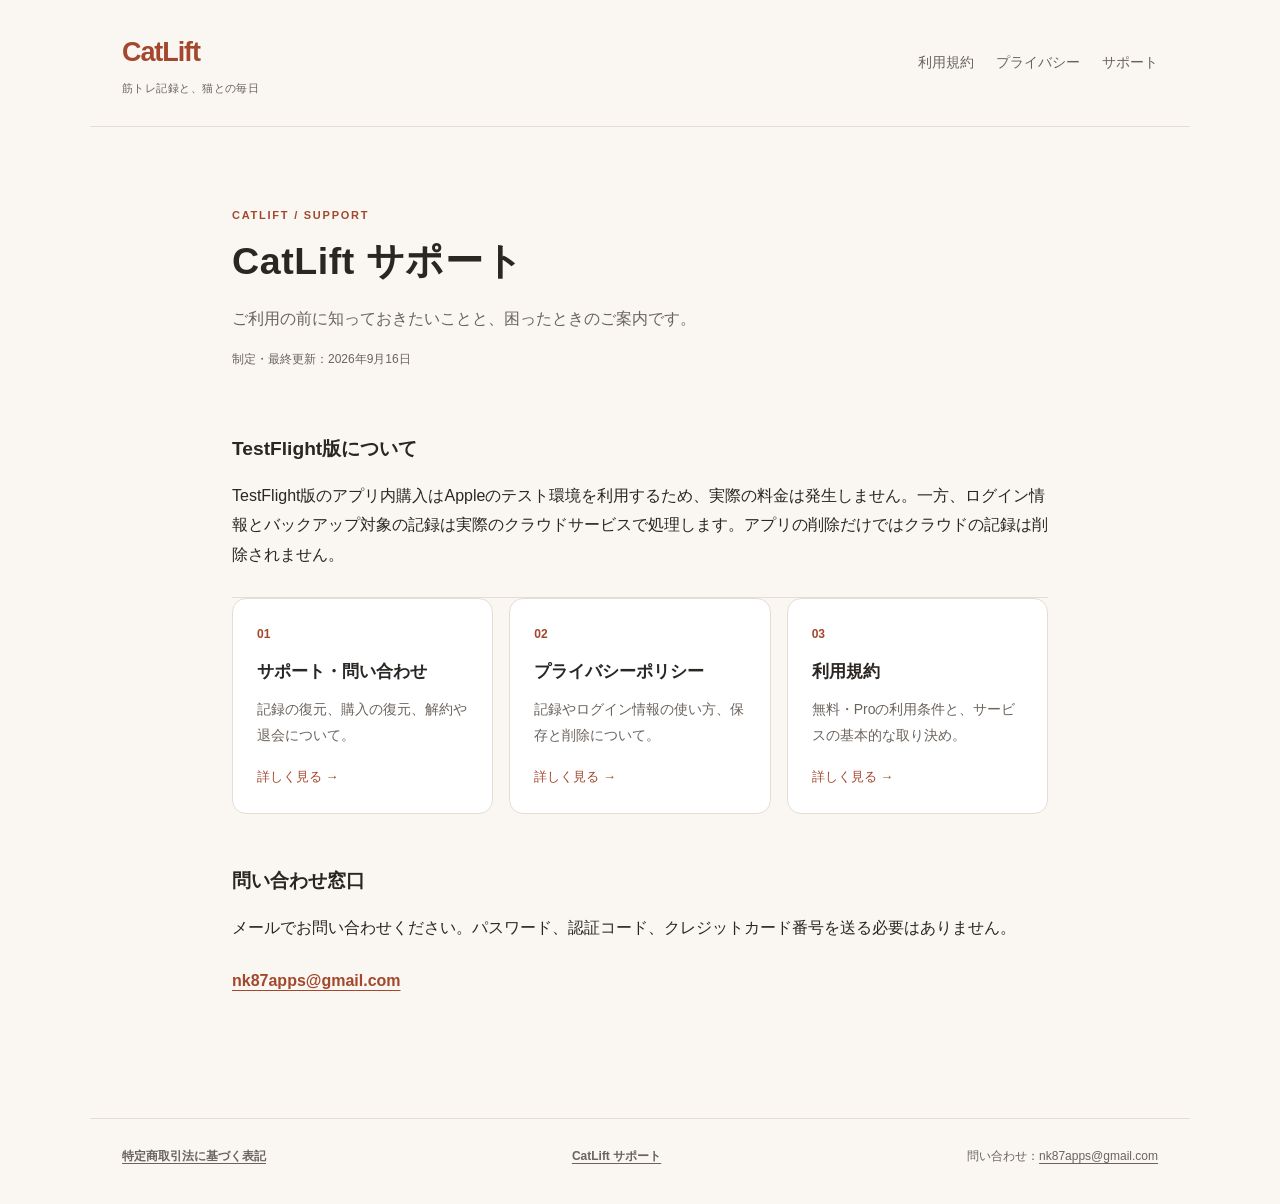
==== index.html @ 10f27195 "docs: publish CatLift legal and support pages" ====
<!doctype html>
<html lang="ja">
<head>
<meta charset="utf-8">
<meta name="viewport" content="width=device-width, initial-scale=1">
<meta name="robots" content="noindex, follow">
<meta name="description" content="ご利用の前に知っておきたいことと、困ったときのご案内です。">
<title>CatLift サポート | CatLift</title>
<link rel="stylesheet" href="./styles.css">
</head>
<body>
<a class="skip" href="#main">本文へ移動</a>
<header class="site-header"><a class="brand" href="./">CatLift<span>筋トレ記録と、猫との毎日</span></a><nav aria-label="文書"><a href="./terms/">利用規約</a><a href="./privacy/">プライバシー</a><a href="./support/">サポート</a></nav></header>
<main id="main">
<div class="intro"><p class="eyebrow">CATLIFT / SUPPORT</p><h1>CatLift サポート</h1><p class="lead">ご利用の前に知っておきたいことと、困ったときのご案内です。</p><p class="meta">制定・最終更新：2026年9月16日</p></div>

<section><h2>TestFlight版について</h2><p>TestFlight版のアプリ内購入はAppleのテスト環境を利用するため、実際の料金は発生しません。一方、ログイン情報とバックアップ対象の記録は実際のクラウドサービスで処理します。アプリの削除だけではクラウドの記録は削除されません。</p></section>

<div class="cards">
<a class="card" href="support/"><span class="card-number">01</span><h2>サポート・問い合わせ</h2><p>記録の復元、購入の復元、解約や退会について。</p><span class="more">詳しく見る →</span></a>
<a class="card" href="privacy/"><span class="card-number">02</span><h2>プライバシーポリシー</h2><p>記録やログイン情報の使い方、保存と削除について。</p><span class="more">詳しく見る →</span></a>
<a class="card" href="terms/"><span class="card-number">03</span><h2>利用規約</h2><p>無料・Proの利用条件と、サービスの基本的な取り決め。</p><span class="more">詳しく見る →</span></a>
</div>
<section><h2>問い合わせ窓口</h2><p>メールでお問い合わせください。パスワード、認証コード、クレジットカード番号を送る必要はありません。</p><a class="contact" href="mailto:nk87apps@gmail.com?subject=CatLift%20%E3%81%AE%E5%95%8F%E3%81%84%E5%90%88%E3%82%8F%E3%81%9B">nk87apps@gmail.com</a></section>

</main>
<footer><a href="./tokushoho/">特定商取引法に基づく表記</a><a href="./">CatLift サポート</a><span>問い合わせ：<a href="mailto:nk87apps@gmail.com">nk87apps@gmail.com</a></span></footer>
</body>
</html>
---- styles.css ----
:root{color-scheme:light;--ink:#292623;--muted:#6b635d;--accent:#a3472d;--line:#e5ddd5;--paper:#fff;--back:#faf7f2}*{box-sizing:border-box}html{font-size:16px;scroll-behavior:auto}body{margin:0;background:var(--back);color:var(--ink);font-family:-apple-system,BlinkMacSystemFont,"Hiragino Sans","Yu Gothic",Meiryo,sans-serif;line-height:1.85;overflow-wrap:anywhere}a{color:var(--accent);text-underline-offset:.22em}a:hover{text-decoration-thickness:2px}a:focus-visible{outline:3px solid var(--accent);outline-offset:5px;border-radius:3px}.skip{position:absolute;top:-100px;background:var(--paper);padding:12px;z-index:5}.skip:focus{top:8px;left:8px}.site-header{max-width:1100px;margin:auto;padding:28px 32px;display:flex;justify-content:space-between;align-items:center;gap:24px;border-bottom:1px solid var(--line)}.brand{font-size:27px;font-weight:800;letter-spacing:-.04em;text-decoration:none;color:var(--accent)}.brand span{display:block;font-size:11px;font-weight:500;letter-spacing:.04em;color:var(--muted)}nav{display:flex;gap:8px 22px;flex-wrap:wrap}nav a{font-size:14px;min-height:44px;display:inline-flex;align-items:center;color:var(--muted);text-decoration:none}nav a[aria-current]{color:var(--accent);text-decoration:underline;font-weight:700}main{max-width:880px;margin:auto;padding:36px 32px 72px}.draft{border:1px solid #dcb784;background:#fff5de;border-radius:12px;padding:14px 20px;color:#634612;font-size:13px}.draft p{margin:4px 0 0}.intro{margin:42px 0 36px}.eyebrow{font-size:11px;font-weight:700;letter-spacing:.16em;color:var(--accent);margin:0 0 8px}h1{font-size:clamp(1.65rem,4vw,2.35rem);line-height:1.45;letter-spacing:.015em;margin:0 0 16px}h2{font-size:1.2rem;line-height:1.6;margin:0 0 16px}p{margin:0 0 16px}.lead{color:var(--muted);margin:0 0 14px}.meta{display:flex;flex-wrap:wrap;gap:4px 20px;font-size:12px;color:var(--muted)}article{background:var(--paper);border:1px solid var(--line);border-radius:16px;padding:8px 32px}section{padding:28px 0;border-bottom:1px solid var(--line)}section:last-child{border-bottom:none}section p:last-child{margin-bottom:0}ul{padding-left:1.4em}li{margin:8px 0}[data-pending]:not(.draft){background:#fff5de;border-left:3px solid #cda866;padding:10px 14px;color:#634612}.meta [data-pending]{padding:0 6px;border-left:0}.cards{display:grid;grid-template-columns:repeat(3,minmax(0,1fr));gap:16px;margin-bottom:24px}.card{padding:24px;border:1px solid var(--line);background:var(--paper);border-radius:14px;color:var(--ink);text-decoration:none;display:flex;flex-direction:column}.card h2{font-size:1.08rem;margin:12px 0}.card p{font-size:14px;color:var(--muted)}.card-number{font-size:12px;font-weight:700;color:var(--accent)}.more{font-size:13px;color:var(--accent);margin-top:auto}.card:hover{border-color:var(--accent)}.contact{display:inline-flex;align-items:center;min-height:44px;font-weight:700;margin:0 0 16px}footer{max-width:1100px;margin:auto;border-top:1px solid var(--line);padding:26px 32px 36px;display:flex;justify-content:space-between;flex-wrap:wrap;gap:10px;font-size:12px;color:var(--muted)}footer a{color:inherit}footer>a{font-weight:700}@media(max-width:700px){.site-header{padding:20px;align-items:flex-start;flex-direction:column;gap:12px}nav{gap:4px 20px}main{padding:24px 20px 48px}.intro{margin:30px 0}.cards{grid-template-columns:1fr}.card{padding:22px}.card h2{margin-top:8px}article{padding:0 20px}.draft{padding:12px 16px}footer{padding:22px 20px;flex-direction:column}section{padding:24px 0}}@media print{body{background:white;color:black}.site-header nav,.skip{display:none}main{max-width:none;padding:0}.draft{break-inside:avoid}article{border:0;padding:0}h2{break-after:avoid}footer{padding:10px 0}}

.legal-details { margin: 0; }
.legal-details > div { padding: 18px 0; border-bottom: 1px solid var(--line, #e4ddd3); }
.legal-details dt { font-weight: 700; margin-bottom: 8px; }
.legal-details dd { margin: 0; line-height: 1.9; overflow-wrap: anywhere; }
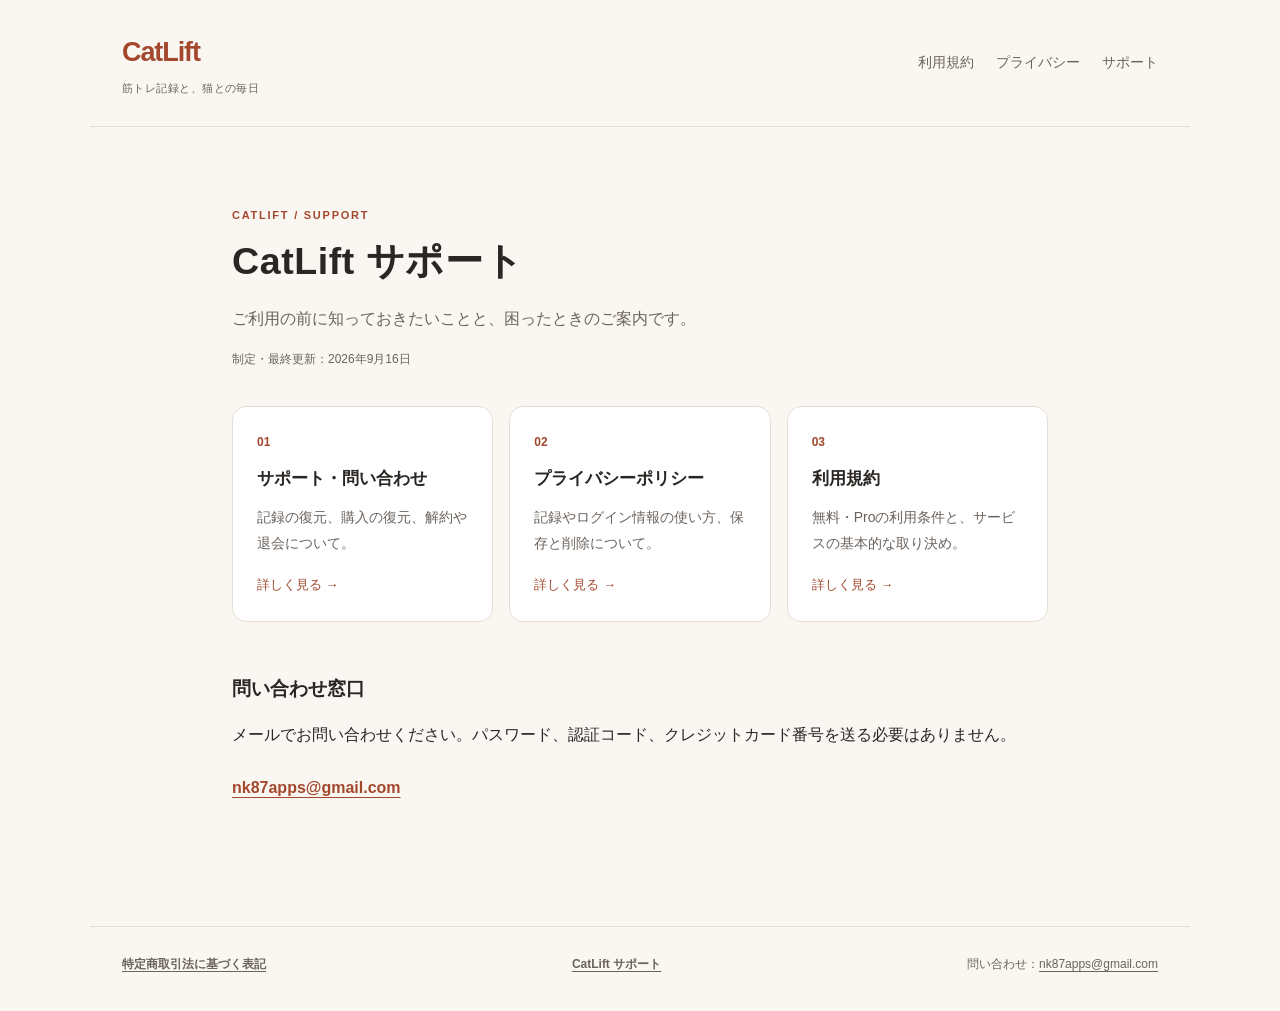
==== commit 54563599: "docs: remove TestFlight notes from public legal pages" ====
--- a/index.html
+++ b/index.html
@@ -14,7 +14,6 @@
 <main id="main">
 <div class="intro"><p class="eyebrow">CATLIFT / SUPPORT</p><h1>CatLift サポート</h1><p class="lead">ご利用の前に知っておきたいことと、困ったときのご案内です。</p><p class="meta">制定・最終更新：2026年9月16日</p></div>
 
-<section><h2>TestFlight版について</h2><p>TestFlight版のアプリ内購入はAppleのテスト環境を利用するため、実際の料金は発生しません。一方、ログイン情報とバックアップ対象の記録は実際のクラウドサービスで処理します。アプリの削除だけではクラウドの記録は削除されません。</p></section>
 
 <div class="cards">
 <a class="card" href="support/"><span class="card-number">01</span><h2>サポート・問い合わせ</h2><p>記録の復元、購入の復元、解約や退会について。</p><span class="more">詳しく見る →</span></a>
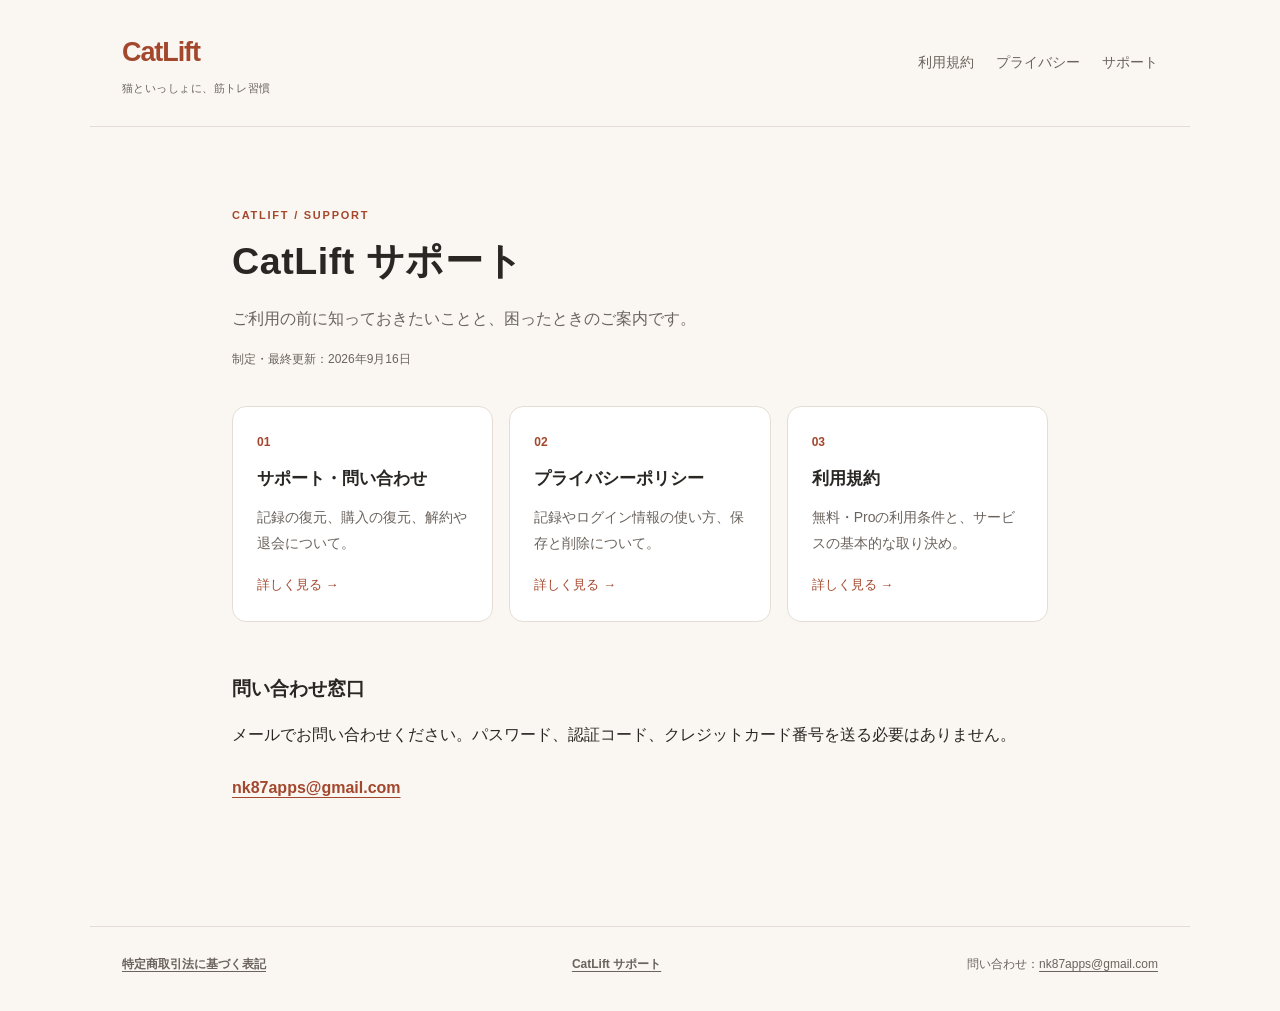
==== commit 6ebde5a2: "docs: align support site tagline with login screen" ====
--- a/index.html
+++ b/index.html
@@ -10,7 +10,7 @@
 </head>
 <body>
 <a class="skip" href="#main">本文へ移動</a>
-<header class="site-header"><a class="brand" href="./">CatLift<span>筋トレ記録と、猫との毎日</span></a><nav aria-label="文書"><a href="./terms/">利用規約</a><a href="./privacy/">プライバシー</a><a href="./support/">サポート</a></nav></header>
+<header class="site-header"><a class="brand" href="./">CatLift<span>猫といっしょに、筋トレ習慣</span></a><nav aria-label="文書"><a href="./terms/">利用規約</a><a href="./privacy/">プライバシー</a><a href="./support/">サポート</a></nav></header>
 <main id="main">
 <div class="intro"><p class="eyebrow">CATLIFT / SUPPORT</p><h1>CatLift サポート</h1><p class="lead">ご利用の前に知っておきたいことと、困ったときのご案内です。</p><p class="meta">制定・最終更新：2026年9月16日</p></div>
 
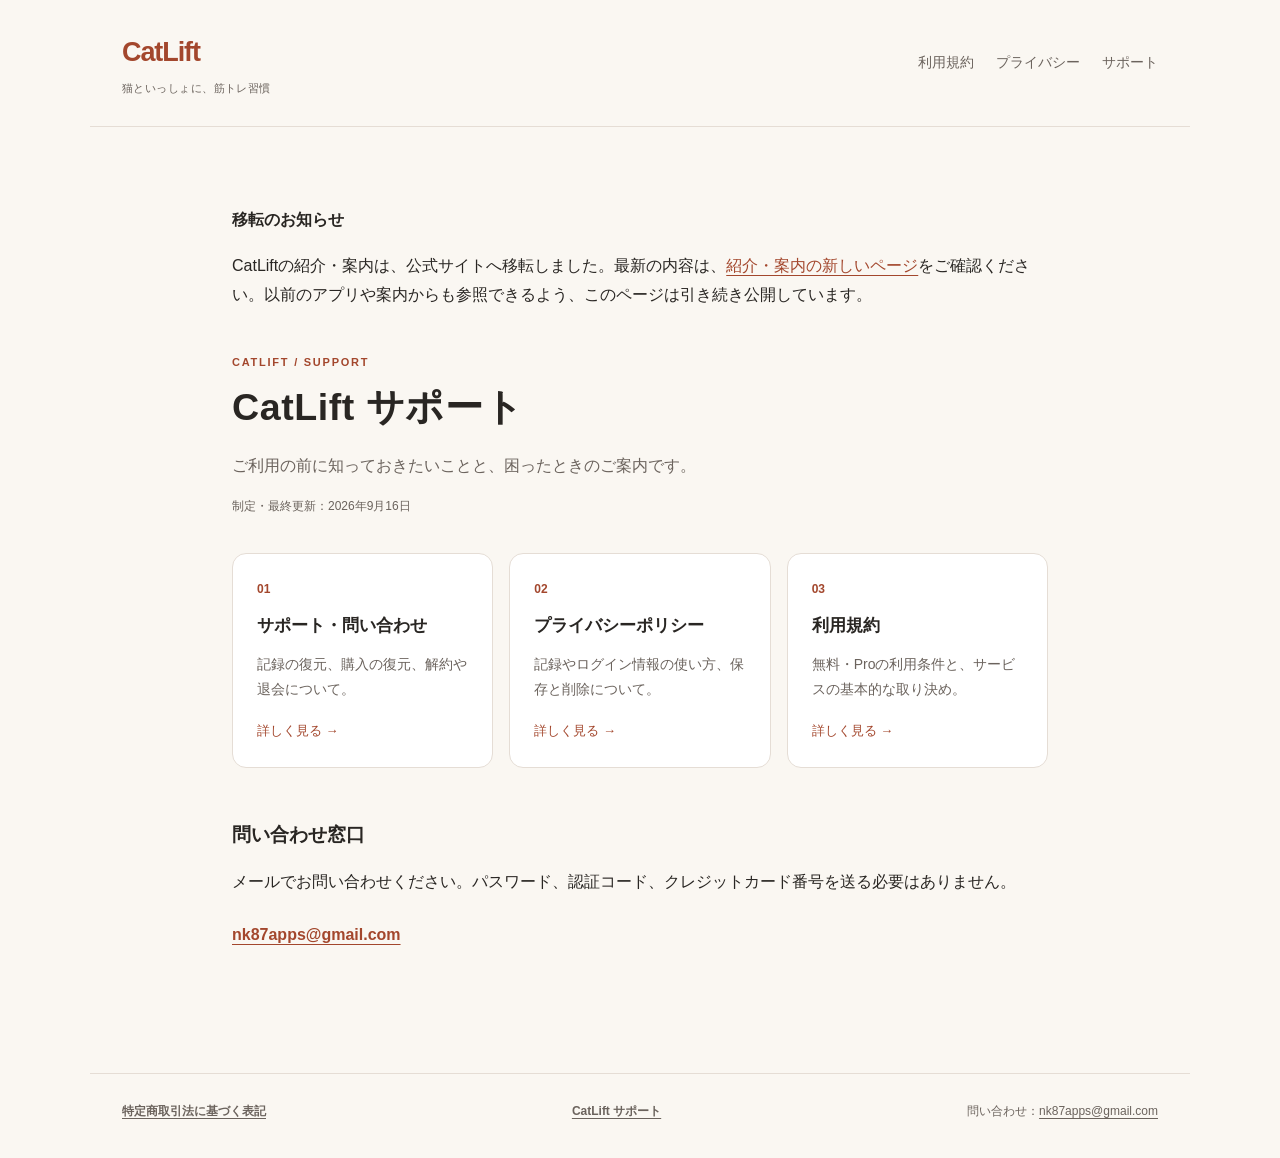
==== commit d1c31095: "docs: 旧ページに公式サイトへの移転案内を追加" ====
--- a/index.html
+++ b/index.html
@@ -12,6 +12,7 @@
 <a class="skip" href="#main">本文へ移動</a>
 <header class="site-header"><a class="brand" href="./">CatLift<span>猫といっしょに、筋トレ習慣</span></a><nav aria-label="文書"><a href="./terms/">利用規約</a><a href="./privacy/">プライバシー</a><a href="./support/">サポート</a></nav></header>
 <main id="main">
+<aside class="intro" aria-label="移転のお知らせ"><p><strong>移転のお知らせ</strong></p><p>CatLiftの紹介・案内は、公式サイトへ移転しました。最新の内容は、<a href="https://nk87apps.com/catlift">紹介・案内の新しいページ</a>をご確認ください。以前のアプリや案内からも参照できるよう、このページは引き続き公開しています。</p></aside>
 <div class="intro"><p class="eyebrow">CATLIFT / SUPPORT</p><h1>CatLift サポート</h1><p class="lead">ご利用の前に知っておきたいことと、困ったときのご案内です。</p><p class="meta">制定・最終更新：2026年9月16日</p></div>
 
 
--- a/styles.css
+++ b/styles.css
@@ -4,3 +4,5 @@
 .legal-details > div { padding: 18px 0; border-bottom: 1px solid var(--line, #e4ddd3); }
 .legal-details dt { font-weight: 700; margin-bottom: 8px; }
 .legal-details dd { margin: 0; line-height: 1.9; overflow-wrap: anywhere; }
+
+.faq h3 { font-size: 1.05rem; line-height: 1.6; margin: 28px 0 12px; }
